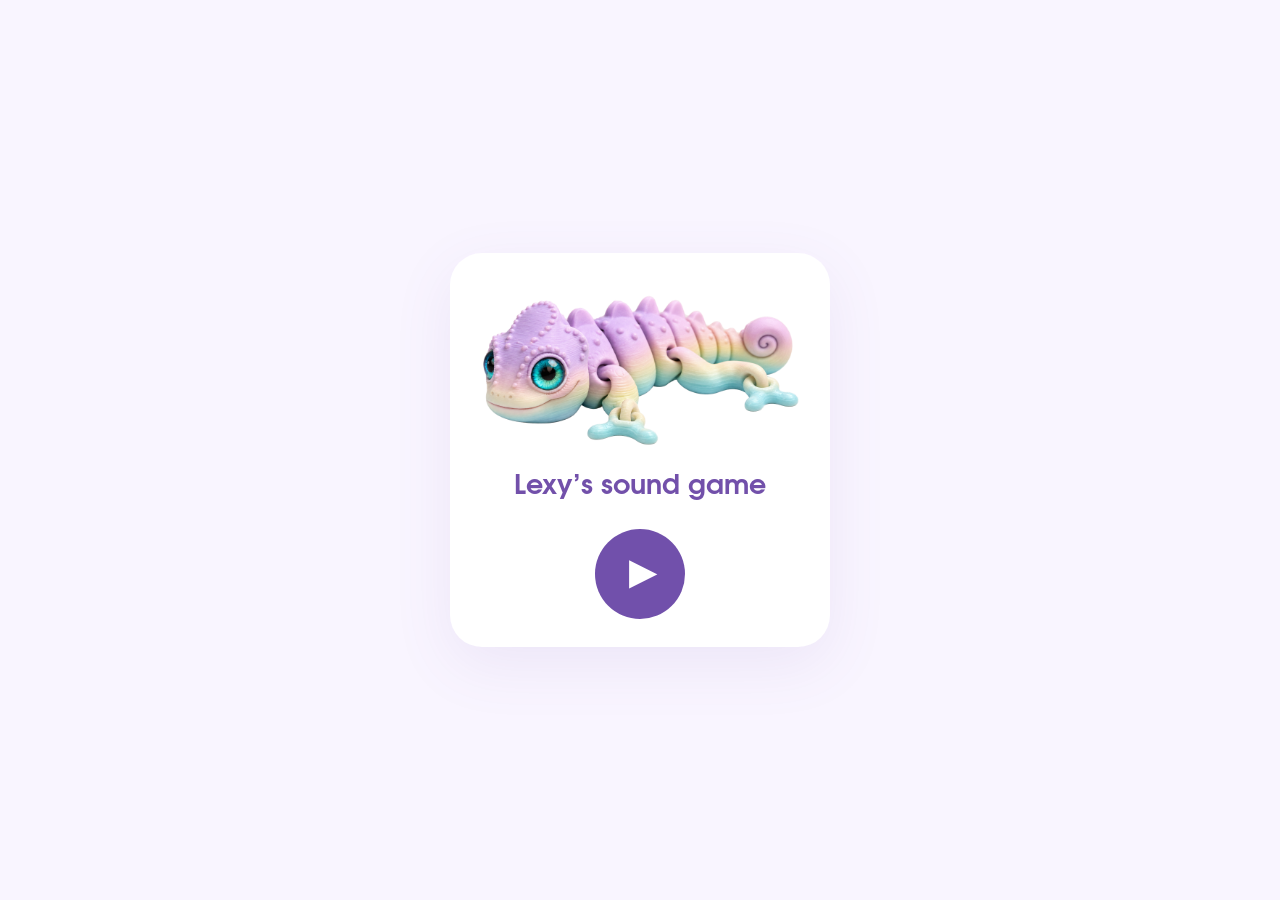
==== index.html @ b4103da1 "Add files via upload" ====
<!doctype html>
<html lang="en">
<head>
  <meta charset="utf-8">
  <meta name="viewport" content="width=device-width,initial-scale=1,viewport-fit=cover">
  <meta name="theme-color" content="#ffffff">
  <meta name="apple-mobile-web-app-capable" content="yes">
  <meta name="apple-mobile-web-app-status-bar-style" content="default">
  <link rel="manifest" href="manifest.webmanifest?v=5">
  <link rel="icon" href="assets/icon.png">
  <link rel="stylesheet" href="style.css?v=4">
  <title>Lexy’s sound game</title>
</head>
<body>
<main class="game">
  <header class="top">
    <div class="brand"><strong>Lexy</strong><span>sound game</span></div>
    <span id="counter" class="counter">01 / 10</span>
  </header>
  <div id="progress" class="progress" aria-label="Round progress"></div>

  <section class="lexy-area" aria-label="Lexy">
    <h1>Listen</h1>
    <img class="lexy" src="assets/lexy.png" alt="Lexy the chameleon">
  </section>

  <section class="play-area">
    <p class="sr-only">Do you hear the same sound?</p>
    <figure class="item-figure"><img id="item" alt=""></figure>
    <button id="replay" class="replay" type="button" aria-label="Listen again">
      <svg viewBox="0 0 36 36" aria-hidden="true"><path d="M3 14h7l8-7v22l-8-7H3z" fill="currentColor"/><path d="M21 12c4 2 4 10 0 12M25 8c8 5 8 15 0 20" fill="none" stroke="currentColor" stroke-width="2.5" stroke-linecap="round"/></svg>
    </button>
    <div id="response" class="response" aria-live="polite"></div>
  </section>

  <section class="answer-area" aria-label="Your answer">
    <div class="answers">
      <button id="tick" class="answer tick" type="button" aria-label="Tick, same sound"><span aria-hidden="true">✓</span></button>
      <button id="cross" class="answer cross" type="button" aria-label="Cross, different sounds"><span aria-hidden="true">✗</span></button>
    </div>
    <button id="next" class="next hidden" type="button" aria-label="Next sound"><span aria-hidden="true">→</span></button>
  </section>
</main>

<div id="welcome" class="overlay">
  <div class="welcome-card">
    <img src="assets/lexy.png" alt="" aria-hidden="true">
    <h2>Lexy’s sound game</h2>
    <button id="start" class="primary" type="button" aria-label="Start game"><span aria-hidden="true">▶</span></button>
  </div>
</div>
<audio id="voice" preload="auto"></audio>
<script src="game.js?v=4" defer></script>
</body>
</html>
---- style.css ----
@font-face{font-family:Gothic;src:url('assets/URWGothic-Book.otf')}@font-face{font-family:Gothic;src:url('assets/URWGothic-Demi.otf');font-weight:700}
:root{font-family:Gothic,Arial,sans-serif;color:#302641;background:#fff;font-synthesis:none;-webkit-tap-highlight-color:transparent}
*{box-sizing:border-box}body{margin:0}button{font:inherit;cursor:pointer;touch-action:manipulation}button:focus-visible{outline:3px solid #6250ae;outline-offset:3px}.game{width:min(100%,440px);min-height:100svh;margin:auto;padding:24px 22px max(24px,env(safe-area-inset-bottom));display:flex;flex-direction:column}
.top{display:flex;justify-content:space-between;align-items:center;gap:8px}.brand{display:flex;align-items:baseline;gap:7px;white-space:nowrap}.brand strong{font-size:28px;color:#7352ad;line-height:1}.brand span{font-weight:700;font-size:18px;color:#17a2a7}.counter{border-radius:30px;background:#f6f0ff;color:#7352ad;font-size:14px;font-weight:700;padding:7px 13px;white-space:nowrap}
.progress{display:flex;gap:7px;margin:24px 0 4px}.progress i{display:block;flex:1;height:6px;border-radius:10px;background:#eae5f0}.progress i.done{background:#7454ad}.progress i.current{background:#14a3a7}
.lexy-area{text-align:center;min-height:225px}.lexy-area h1{font-size:32px;margin:20px 0 12px;line-height:1.1}.lexy{width:min(100%,310px);max-height:165px;object-fit:contain;display:block;margin:0 auto}
.play-area{text-align:center}.question{font-size:25px;font-weight:700;line-height:1.3;margin:4px 0 22px}.replay{border:0;background:#f3ecff;color:#7253a9;border-radius:50px;padding:14px 23px;display:flex;align-items:center;justify-content:center;gap:12px;font-weight:700;font-size:17px;min-height:58px;margin:auto}.replay svg{width:29px;height:29px}.replay:disabled{opacity:.65}.response{height:58px;display:flex;align-items:center;justify-content:center;font-size:18px;font-weight:700;color:#685280}.response.good{color:#168f81}.response.wrong{color:#8852a8}.response .sounds{font-size:16px;font-weight:400}
.answer-area{margin-top:auto}.eyebrow{text-align:center;color:#8e8499;font-size:12px;font-weight:700;margin:0 0 16px;letter-spacing:.04em}.answers{display:flex;gap:18px}.answer{flex:1;height:140px;border:0;border-radius:27px;display:flex;flex-direction:column;align-items:center;justify-content:center;gap:2px}.answer span{font:74px Arial,sans-serif;line-height:1.1}.answer strong{font-size:18px}.tick{background:#e4f8f3;color:#118f81}.cross{background:#f4eafb;color:#8351ac}.answer:disabled{opacity:.55}.answer.chosen{outline:4px solid currentColor;outline-offset:-4px}.next{width:100%;border:0;background:#7150ab;color:#fff;padding:15px;border-radius:20px;font-size:18px;font-weight:700;min-height:58px;margin-top:12px}.next.hidden{visibility:hidden}.answer-area{padding-bottom:3vh}
.overlay{position:fixed;inset:0;background:#f9f5ff;display:grid;place-items:center;padding:24px;z-index:2}.overlay.hidden{display:none}.welcome-card{width:min(100%,380px);background:white;border-radius:32px;padding:25px;text-align:center;box-shadow:0 18px 60px #7150ab18}.welcome-card img{width:100%;height:170px;object-fit:contain}.welcome-card h2{font-size:27px;color:#7250aa;margin:15px 0}.welcome-card p{font-size:18px;line-height:1.35}.primary{border:0;border-radius:18px;background:#7150ab;color:#fff;padding:16px 25px;font-weight:700;font-size:19px;margin-top:12px;width:100%}
@media(max-height:720px){.game{padding-top:15px}.progress{margin:15px 0 0}.lexy-area{min-height:190px}.lexy-area h1{margin:11px 0 5px;font-size:29px}.lexy{max-height:143px}.question{font-size:23px;margin:1px 0 12px}.response{height:48px}.answer{height:120px}}

/* The children listen and respond to pictures; text remains only in branding. */
.sr-only{position:absolute;width:1px;height:1px;padding:0;margin:-1px;overflow:hidden;clip:rect(0,0,0,0);white-space:nowrap;border:0}
.lexy-area{min-height:180px}.lexy-area h1{margin:14px 0 9px}.lexy{max-width:278px;max-height:136px}
.item-figure{margin:0 auto 8px;width:100%;height:195px;display:flex;align-items:center;justify-content:center}
.item-figure img{width:100%;height:100%;max-width:240px;object-fit:contain}
.replay{width:62px;height:62px;min-height:62px;padding:0;border-radius:50%}.replay svg{width:33px;height:33px}
.response{height:45px;font-size:31px}.response.good{color:#e6ae26}.response.wrong{color:#8057af}
.answer{height:123px}.answer span{font-size:87px}.answer-area{padding-bottom:0}
.next{display:block;width:62px;height:62px;min-height:62px;margin:10px auto 0;border-radius:50%;padding:0;font-family:Arial,sans-serif;font-size:38px;line-height:1}
.welcome-card{padding:28px}.welcome-card h2{margin:15px 0 25px}.primary{width:90px;height:90px;margin:0 auto;border-radius:50%;font-size:37px;display:grid;place-items:center}.primary span{margin-left:6px}
@media(max-height:720px){.lexy-area{min-height:155px}.lexy-area h1{margin:7px 0 3px;font-size:27px}.lexy{max-height:118px}.item-figure{height:155px}.replay{width:54px;height:54px;min-height:54px}.response{height:36px}.answer{height:103px}.answer span{font-size:72px}.next{height:52px;min-height:52px;width:52px}}
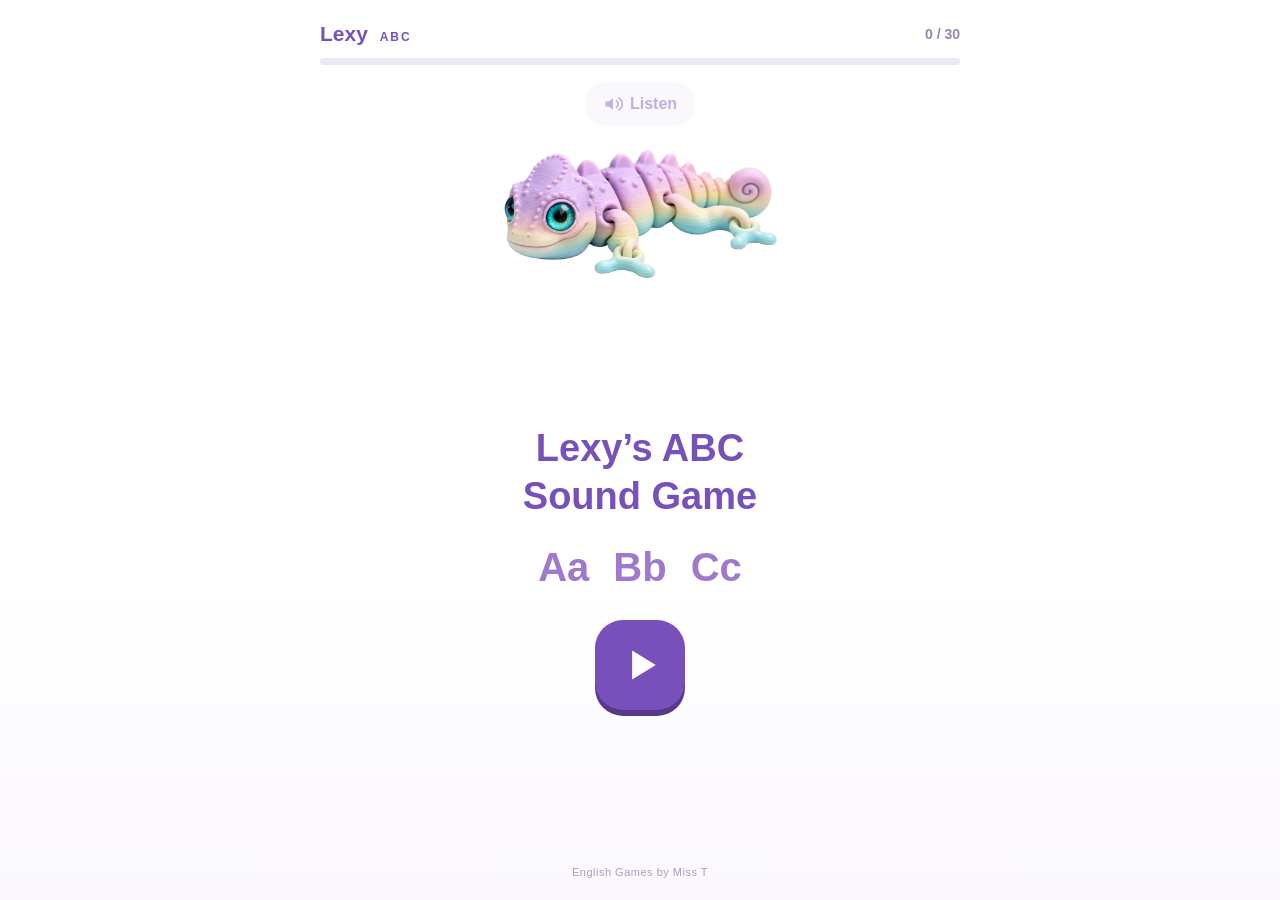
==== commit 660649d3: "Add files via upload" ====
--- a/index.html
+++ b/index.html
@@ -1,55 +1,47 @@
 <!doctype html>
 <html lang="en">
 <head>
-  <meta charset="utf-8">
-  <meta name="viewport" content="width=device-width,initial-scale=1,viewport-fit=cover">
-  <meta name="theme-color" content="#ffffff">
-  <meta name="apple-mobile-web-app-capable" content="yes">
-  <meta name="apple-mobile-web-app-status-bar-style" content="default">
-  <link rel="manifest" href="manifest.webmanifest?v=5">
-  <link rel="icon" href="assets/icon.png">
-  <link rel="stylesheet" href="style.css?v=4">
-  <title>Lexy’s sound game</title>
+<meta charset="utf-8">
+<meta name="viewport" content="width=device-width,initial-scale=1,viewport-fit=cover">
+<meta name="theme-color" content="#7850ba">
+<meta name="description" content="Listen with Lexy and match the first sound to Aa, Bb or Cc. An English game by Miss T.">
+<title>Lexy’s ABC Sound Game</title>
+<link rel="icon" href="assets/icon.svg" type="image/svg+xml">
+<link rel="manifest" href="manifest.webmanifest">
+<link rel="stylesheet" href="style.css">
 </head>
 <body>
 <main class="game">
-  <header class="top">
-    <div class="brand"><strong>Lexy</strong><span>sound game</span></div>
-    <span id="counter" class="counter">01 / 10</span>
-  </header>
-  <div id="progress" class="progress" aria-label="Round progress"></div>
-
-  <section class="lexy-area" aria-label="Lexy">
-    <h1>Listen</h1>
-    <img class="lexy" src="assets/lexy.png" alt="Lexy the chameleon">
+  <header class="top"><span class="brand">Lexy <span class="brand-abc">ABC</span></span><span id="counter" class="counter">0 / 30</span></header>
+  <div class="progress" role="progressbar" aria-label="Completed rounds" aria-valuemin="0" aria-valuemax="30" aria-valuenow="0"><div id="progressFill"></div></div>
+  <section class="guide">
+    <button id="replay" class="listen" aria-label="Listen again" disabled><svg viewBox="0 0 24 24" aria-hidden="true"><path d="M3 9h4l5-4v14l-5-4H3z"/><path d="M16 8c3 2 3 6 0 8M19 5c6 4 6 10 0 14" fill="none" stroke="currentColor" stroke-width="2" stroke-linecap="round"/></svg><span>Listen</span></button>
+    <img class="lexy" src="assets/lexy.png" alt="Lexy" draggable="false">
   </section>
-
-  <section class="play-area">
-    <p class="sr-only">Do you hear the same sound?</p>
-    <figure class="item-figure"><img id="item" alt=""></figure>
-    <button id="replay" class="replay" type="button" aria-label="Listen again">
-      <svg viewBox="0 0 36 36" aria-hidden="true"><path d="M3 14h7l8-7v22l-8-7H3z" fill="currentColor"/><path d="M21 12c4 2 4 10 0 12M25 8c8 5 8 15 0 20" fill="none" stroke="currentColor" stroke-width="2.5" stroke-linecap="round"/></svg>
-    </button>
-    <div id="response" class="response" aria-live="polite"></div>
+  <section id="welcome" class="welcome">
+    <h1>Lexy’s ABC<br>Sound Game</h1>
+    <div class="welcome-letters" aria-hidden="true"><span>Aa</span><span>Bb</span><span>Cc</span></div>
+    <button id="start" class="play" aria-label="Start game"><svg viewBox="0 0 32 32" aria-hidden="true"><path d="M10 5l18 11-18 11z"/></svg></button>
   </section>
-
-  <section class="answer-area" aria-label="Your answer">
+  <section id="round" class="round" hidden>
+    <div id="letter" class="letter" aria-label="Letter"></div>
+    <div class="picture-wrap"><img id="picture" class="picture" alt="Picture" draggable="false"></div>
+    <div id="response" class="response" role="status" aria-live="polite"></div>
     <div class="answers">
-      <button id="tick" class="answer tick" type="button" aria-label="Tick, same sound"><span aria-hidden="true">✓</span></button>
-      <button id="cross" class="answer cross" type="button" aria-label="Cross, different sounds"><span aria-hidden="true">✗</span></button>
+      <button id="tick" class="answer" aria-label="Tick: same first sound" disabled><svg viewBox="0 0 64 64" aria-hidden="true"><path d="M12 34l13 13 29-31"/></svg></button>
+      <button id="cross" class="answer" aria-label="Cross: different first sound" disabled><svg viewBox="0 0 64 64" aria-hidden="true"><path d="M16 16l32 32M48 16L16 48"/></svg></button>
     </div>
-    <button id="next" class="next hidden" type="button" aria-label="Next sound"><span aria-hidden="true">→</span></button>
+    <button id="next" class="next" aria-label="Next round" hidden>➜</button>
   </section>
+  <section id="finish" class="finish" hidden>
+    <div class="stars" aria-hidden="true">★ ★ ★</div>
+    <h1>Well done!</h1>
+    <div class="finish-count">30 / 30</div>
+    <button id="again" class="play" aria-label="Play again">↻</button>
+  </section>
+  <footer>English Games by Miss T</footer>
 </main>
-
-<div id="welcome" class="overlay">
-  <div class="welcome-card">
-    <img src="assets/lexy.png" alt="" aria-hidden="true">
-    <h2>Lexy’s sound game</h2>
-    <button id="start" class="primary" type="button" aria-label="Start game"><span aria-hidden="true">▶</span></button>
-  </div>
-</div>
-<audio id="voice" preload="auto"></audio>
-<script src="game.js?v=4" defer></script>
-</body>
-</html>
+<audio id="voice" preload="auto" playsinline></audio>
+<script src="rounds.js"></script>
+<script src="app.js"></script>
+</body></html>
--- a/style.css
+++ b/style.css
@@ -1,22 +1,12 @@
-@font-face{font-family:Gothic;src:url('assets/URWGothic-Book.otf')}@font-face{font-family:Gothic;src:url('assets/URWGothic-Demi.otf');font-weight:700}
-:root{font-family:Gothic,Arial,sans-serif;color:#302641;background:#fff;font-synthesis:none;-webkit-tap-highlight-color:transparent}
-*{box-sizing:border-box}body{margin:0}button{font:inherit;cursor:pointer;touch-action:manipulation}button:focus-visible{outline:3px solid #6250ae;outline-offset:3px}.game{width:min(100%,440px);min-height:100svh;margin:auto;padding:24px 22px max(24px,env(safe-area-inset-bottom));display:flex;flex-direction:column}
-.top{display:flex;justify-content:space-between;align-items:center;gap:8px}.brand{display:flex;align-items:baseline;gap:7px;white-space:nowrap}.brand strong{font-size:28px;color:#7352ad;line-height:1}.brand span{font-weight:700;font-size:18px;color:#17a2a7}.counter{border-radius:30px;background:#f6f0ff;color:#7352ad;font-size:14px;font-weight:700;padding:7px 13px;white-space:nowrap}
-.progress{display:flex;gap:7px;margin:24px 0 4px}.progress i{display:block;flex:1;height:6px;border-radius:10px;background:#eae5f0}.progress i.done{background:#7454ad}.progress i.current{background:#14a3a7}
-.lexy-area{text-align:center;min-height:225px}.lexy-area h1{font-size:32px;margin:20px 0 12px;line-height:1.1}.lexy{width:min(100%,310px);max-height:165px;object-fit:contain;display:block;margin:0 auto}
-.play-area{text-align:center}.question{font-size:25px;font-weight:700;line-height:1.3;margin:4px 0 22px}.replay{border:0;background:#f3ecff;color:#7253a9;border-radius:50px;padding:14px 23px;display:flex;align-items:center;justify-content:center;gap:12px;font-weight:700;font-size:17px;min-height:58px;margin:auto}.replay svg{width:29px;height:29px}.replay:disabled{opacity:.65}.response{height:58px;display:flex;align-items:center;justify-content:center;font-size:18px;font-weight:700;color:#685280}.response.good{color:#168f81}.response.wrong{color:#8852a8}.response .sounds{font-size:16px;font-weight:400}
-.answer-area{margin-top:auto}.eyebrow{text-align:center;color:#8e8499;font-size:12px;font-weight:700;margin:0 0 16px;letter-spacing:.04em}.answers{display:flex;gap:18px}.answer{flex:1;height:140px;border:0;border-radius:27px;display:flex;flex-direction:column;align-items:center;justify-content:center;gap:2px}.answer span{font:74px Arial,sans-serif;line-height:1.1}.answer strong{font-size:18px}.tick{background:#e4f8f3;color:#118f81}.cross{background:#f4eafb;color:#8351ac}.answer:disabled{opacity:.55}.answer.chosen{outline:4px solid currentColor;outline-offset:-4px}.next{width:100%;border:0;background:#7150ab;color:#fff;padding:15px;border-radius:20px;font-size:18px;font-weight:700;min-height:58px;margin-top:12px}.next.hidden{visibility:hidden}.answer-area{padding-bottom:3vh}
-.overlay{position:fixed;inset:0;background:#f9f5ff;display:grid;place-items:center;padding:24px;z-index:2}.overlay.hidden{display:none}.welcome-card{width:min(100%,380px);background:white;border-radius:32px;padding:25px;text-align:center;box-shadow:0 18px 60px #7150ab18}.welcome-card img{width:100%;height:170px;object-fit:contain}.welcome-card h2{font-size:27px;color:#7250aa;margin:15px 0}.welcome-card p{font-size:18px;line-height:1.35}.primary{border:0;border-radius:18px;background:#7150ab;color:#fff;padding:16px 25px;font-weight:700;font-size:19px;margin-top:12px;width:100%}
-@media(max-height:720px){.game{padding-top:15px}.progress{margin:15px 0 0}.lexy-area{min-height:190px}.lexy-area h1{margin:11px 0 5px;font-size:29px}.lexy{max-height:143px}.question{font-size:23px;margin:1px 0 12px}.response{height:48px}.answer{height:120px}}
-
-/* The children listen and respond to pictures; text remains only in branding. */
-.sr-only{position:absolute;width:1px;height:1px;padding:0;margin:-1px;overflow:hidden;clip:rect(0,0,0,0);white-space:nowrap;border:0}
-.lexy-area{min-height:180px}.lexy-area h1{margin:14px 0 9px}.lexy{max-width:278px;max-height:136px}
-.item-figure{margin:0 auto 8px;width:100%;height:195px;display:flex;align-items:center;justify-content:center}
-.item-figure img{width:100%;height:100%;max-width:240px;object-fit:contain}
-.replay{width:62px;height:62px;min-height:62px;padding:0;border-radius:50%}.replay svg{width:33px;height:33px}
-.response{height:45px;font-size:31px}.response.good{color:#e6ae26}.response.wrong{color:#8057af}
-.answer{height:123px}.answer span{font-size:87px}.answer-area{padding-bottom:0}
-.next{display:block;width:62px;height:62px;min-height:62px;margin:10px auto 0;border-radius:50%;padding:0;font-family:Arial,sans-serif;font-size:38px;line-height:1}
-.welcome-card{padding:28px}.welcome-card h2{margin:15px 0 25px}.primary{width:90px;height:90px;margin:0 auto;border-radius:50%;font-size:37px;display:grid;place-items:center}.primary span{margin-left:6px}
-@media(max-height:720px){.lexy-area{min-height:155px}.lexy-area h1{margin:7px 0 3px;font-size:27px}.lexy{max-height:118px}.item-figure{height:155px}.replay{width:54px;height:54px;min-height:54px}.response{height:36px}.answer{height:103px}.answer span{font-size:72px}.next{height:52px;min-height:52px;width:52px}}
+:root{--purple:#7850ba;--ink:#503a72;--pale:#f4effb;--green:#279870;--orange:#c2784a; font-family:'Trebuchet MS',Arial,sans-serif;color:var(--ink);background:#fff}
+*{box-sizing:border-box}body{margin:0;min-height:100svh;background:linear-gradient(180deg,#fff 65%,#faf7ff)}button{font:inherit;cursor:pointer;-webkit-tap-highlight-color:transparent;touch-action:manipulation}button:disabled{cursor:default}button:focus-visible{outline:4px solid #15adae;outline-offset:5px}[hidden]{display:none!important}
+.game{width:min(100%,720px);margin:auto;padding:18px 24px max(16px,env(safe-area-inset-bottom));min-height:100svh;display:flex;flex-direction:column;align-items:center}.top{width:100%;display:flex;align-items:center;justify-content:space-between}.brand{font-size:21px;font-weight:900;color:var(--purple)}.brand-abc{font-size:12px;letter-spacing:2px;margin-left:6px}.counter{font-size:14px;font-weight:bold;color:#9685ae;font-variant-numeric:tabular-nums}.progress{margin-top:12px;width:100%;height:7px;border-radius:99px;background:#ede6f5;overflow:hidden}.progress>div{height:100%;width:0;background:var(--purple);transition:width .35s;border-radius:inherit}
+.guide{display:flex;flex-direction:column;align-items:center;width:100%;margin-top:17px}.listen{display:flex;align-items:center;gap:7px;background:var(--pale);color:var(--purple);border:0;border-radius:99px;padding:10px 18px;font-weight:700;font-size:16px;min-height:44px}.listen svg{width:20px;height:20px;fill:currentColor}.listen:disabled{opacity:.45}.lexy{width:min(280px,70vw);height:135px;object-fit:contain;object-position:center;display:block;margin-top:10px;user-select:none}.guide.talking .listen{background:#e7dbf8}.guide.talking .lexy{animation:breathe 1.8s ease-in-out infinite}
+.welcome,.finish{flex:1;width:100%;text-align:center;display:flex;flex-direction:column;align-items:center;justify-content:center;padding:22px 0}.welcome h1,.finish h1{font-size:clamp(25px,5vw,38px);line-height:1.25;color:var(--purple);margin:0 0 25px}.welcome-letters{display:flex;gap:24px;color:#9f79cd;font-size:40px;font-weight:900;margin-bottom:30px}.play{width:90px;height:90px;border-radius:28px;border:0;background:var(--purple);color:#fff;box-shadow:0 6px 0 #57388b;font-size:58px;display:grid;place-items:center}.play svg{width:42px;height:42px;fill:#fff}.play:active{transform:translateY(4px);box-shadow:0 2px 0 #57388b}
+.round{width:100%;position:relative;text-align:center;flex:1;display:flex;flex-direction:column;align-items:center;padding-top:12px}.letter{font-size:clamp(88px,19vw,122px);font-weight:900;line-height:1.05;letter-spacing:5px;color:#fff;-webkit-text-stroke:3px var(--purple);paint-order:stroke fill}.picture-wrap{width:100%;height:clamp(180px,28svh,260px);display:flex;align-items:center;justify-content:center;margin-top:10px}.picture{width:100%;height:100%;object-fit:contain;user-select:none}.response{height:34px;width:100%;display:grid;place-items:center;font-size:28px;line-height:1.2;font-weight:bold;color:var(--purple);margin-top:4px}.response.good{color:var(--green)}.response.wrong{color:var(--orange)}
+.answers{display:flex;justify-content:center;gap:24px;width:100%;padding:6px 0 12px}.answer{width:110px;height:90px;display:grid;place-items:center;border:3px solid #c5addf;border-radius:25px;background:#faf7ff;color:var(--purple);box-shadow:0 5px 0 #e1d4ef;transition:background .15s,border-color .15s}.answer svg{height:54px;width:54px;stroke:currentColor;stroke-width:7;stroke-linecap:round;stroke-linejoin:round;fill:none}.answer:disabled{opacity:.52}.answers.ready .answer{opacity:1;animation:ready 1.1s ease-in-out 2}.answer:active:not(:disabled){transform:translateY(3px);box-shadow:0 2px 0 #e1d4ef}.answer.chosen{opacity:1;background:#e8f7ef;border-color:var(--green);color:var(--green);box-shadow:0 5px 0 #c9e8d8}.next{background:var(--pale);color:var(--purple);border:0;border-radius:15px;width:56px;height:44px;font-size:25px;margin:6px 0}.stars{font-size:54px;color:#efb34f;letter-spacing:8px;margin-bottom:20px}.finish-count{color:#a18bae;margin-bottom:26px;font-size:24px;font-weight:bold}footer{font-size:11px;color:#ad9bbb;text-align:center;margin-top:auto;padding-top:15px;letter-spacing:.5px}
+@keyframes ready{50%{background:#ede0fc;border-color:var(--purple);box-shadow:0 5px 0 #d7c3eb}}@keyframes breathe{50%{transform:translateY(-3px)}}
+@media(min-width:800px){.game{padding:22px 40px}.lexy{height:148px}.picture-wrap{height:270px}.round{padding-top:6px}}
+@media(max-height:740px) and (max-width:600px){.game{padding:10px 16px}.guide{margin-top:10px}.lexy{height:98px;margin-top:5px;width:230px}.letter{font-size:86px}.picture-wrap{height:175px}.answers{padding-top:0}.answer{height:76px;width:100px}.response{height:29px}.round{padding-top:8px}.welcome h1{margin-bottom:18px}.welcome-letters{margin-bottom:22px}footer{padding-top:10px}}
+@media(max-height:570px) and (min-width:600px){.game{max-width:1000px;display:grid;grid-template-columns:210px 1fr;column-gap:30px;min-height:100svh}.top,.progress,footer{grid-column:1/-1}.guide{grid-column:1;grid-row:3}.round,.welcome,.finish{grid-column:2;grid-row:3}.picture-wrap{height:170px}.letter{font-size:72px}.lexy{height:150px;width:210px}.answer{height:70px}.response{height:28px}}
+@media(prefers-reduced-motion:reduce){*{animation:none!important;transition:none!important}}
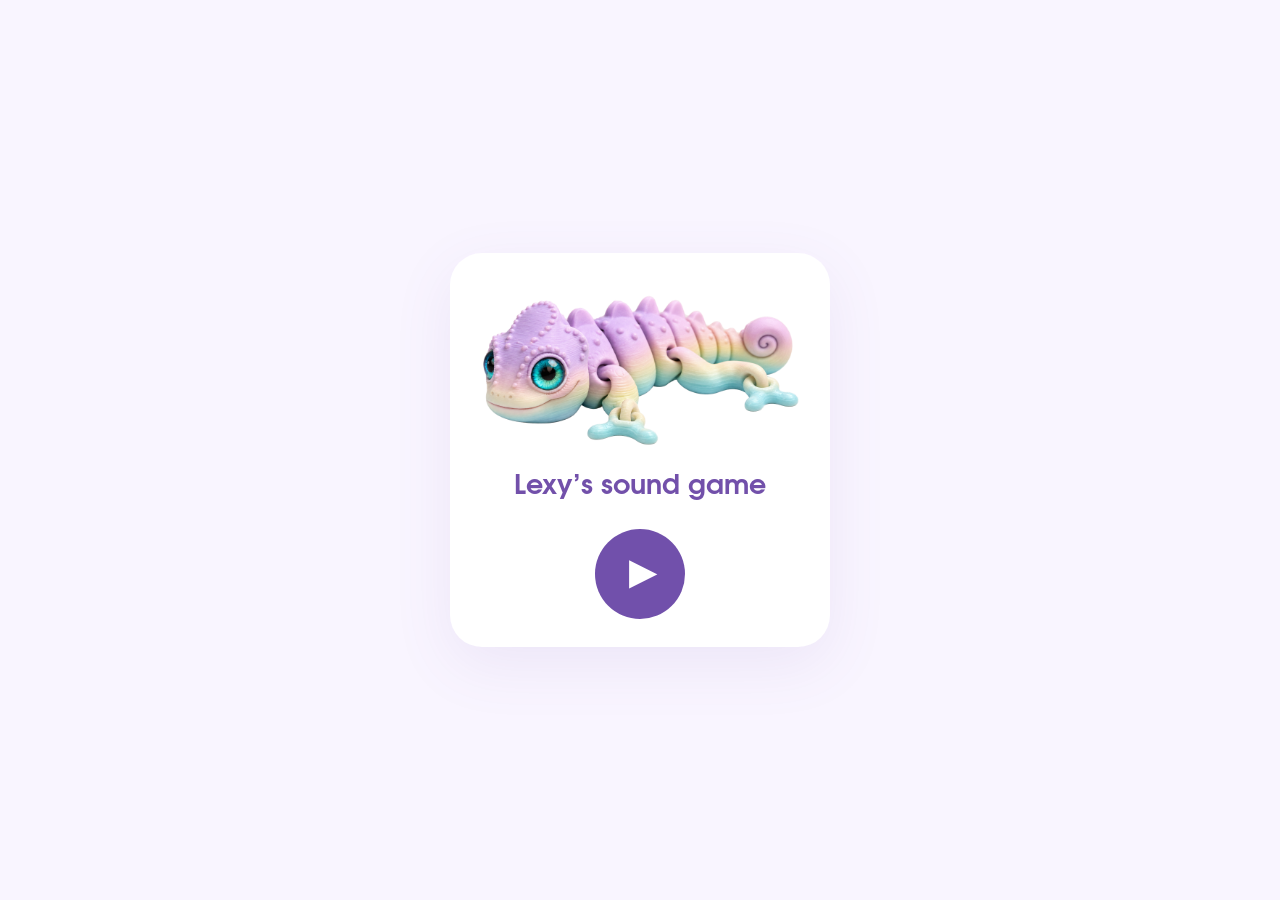
==== commit a5debbb7: "Add files via upload" ====
--- a/index.html
+++ b/index.html
@@ -1,47 +1,65 @@
 <!doctype html>
 <html lang="en">
 <head>
-<meta charset="utf-8">
-<meta name="viewport" content="width=device-width,initial-scale=1,viewport-fit=cover">
-<meta name="theme-color" content="#7850ba">
-<meta name="description" content="Listen with Lexy and match the first sound to Aa, Bb or Cc. An English game by Miss T.">
-<title>Lexy’s ABC Sound Game</title>
-<link rel="icon" href="assets/icon.svg" type="image/svg+xml">
-<link rel="manifest" href="manifest.webmanifest">
-<link rel="stylesheet" href="style.css">
+  <meta charset="utf-8">
+  <meta name="viewport" content="width=device-width,initial-scale=1,viewport-fit=cover">
+  <meta name="theme-color" content="#ffffff">
+  <meta name="apple-mobile-web-app-capable" content="yes">
+  <meta name="apple-mobile-web-app-status-bar-style" content="default">
+  <link rel="manifest" href="manifest.webmanifest?v=balloons-4">
+  <link rel="icon" href="assets/icon.png">
+  <link rel="stylesheet" href="style.css?v=balloons-4">
+  <title>Lexy’s sound game</title>
 </head>
 <body>
 <main class="game">
-  <header class="top"><span class="brand">Lexy <span class="brand-abc">ABC</span></span><span id="counter" class="counter">0 / 30</span></header>
-  <div class="progress" role="progressbar" aria-label="Completed rounds" aria-valuemin="0" aria-valuemax="30" aria-valuenow="0"><div id="progressFill"></div></div>
-  <section class="guide">
-    <button id="replay" class="listen" aria-label="Listen again" disabled><svg viewBox="0 0 24 24" aria-hidden="true"><path d="M3 9h4l5-4v14l-5-4H3z"/><path d="M16 8c3 2 3 6 0 8M19 5c6 4 6 10 0 14" fill="none" stroke="currentColor" stroke-width="2" stroke-linecap="round"/></svg><span>Listen</span></button>
-    <img class="lexy" src="assets/lexy.png" alt="Lexy" draggable="false">
+  <header class="top">
+    <div class="brand"><strong>Lexy</strong><span>sound game</span></div>
+    <span id="counter" class="counter">01 / 10</span>
+  </header>
+  <div id="progress" class="progress" aria-label="Round progress"></div>
+
+  <section class="lexy-area" aria-label="Lexy">
+    <h1>Listen</h1>
+    <img class="lexy" src="assets/lexy.png" alt="Lexy the chameleon">
   </section>
-  <section id="welcome" class="welcome">
-    <h1>Lexy’s ABC<br>Sound Game</h1>
-    <div class="welcome-letters" aria-hidden="true"><span>Aa</span><span>Bb</span><span>Cc</span></div>
-    <button id="start" class="play" aria-label="Start game"><svg viewBox="0 0 32 32" aria-hidden="true"><path d="M10 5l18 11-18 11z"/></svg></button>
+
+  <section class="play-area">
+    <p class="sr-only">Do you hear the same sound?</p>
+    <figure class="item-figure"><img id="item" alt=""></figure>
+    <button id="replay" class="replay" type="button" aria-label="Listen again">
+      <svg viewBox="0 0 36 36" aria-hidden="true"><path d="M3 14h7l8-7v22l-8-7H3z" fill="currentColor"/><path d="M21 12c4 2 4 10 0 12M25 8c8 5 8 15 0 20" fill="none" stroke="currentColor" stroke-width="2.5" stroke-linecap="round"/></svg>
+    </button>
+    <div id="response" class="response" aria-live="polite"></div>
   </section>
-  <section id="round" class="round" hidden>
-    <div id="letter" class="letter" aria-label="Letter"></div>
-    <div class="picture-wrap"><img id="picture" class="picture" alt="Picture" draggable="false"></div>
-    <div id="response" class="response" role="status" aria-live="polite"></div>
+
+  <section class="answer-area" aria-label="Your answer">
     <div class="answers">
-      <button id="tick" class="answer" aria-label="Tick: same first sound" disabled><svg viewBox="0 0 64 64" aria-hidden="true"><path d="M12 34l13 13 29-31"/></svg></button>
-      <button id="cross" class="answer" aria-label="Cross: different first sound" disabled><svg viewBox="0 0 64 64" aria-hidden="true"><path d="M16 16l32 32M48 16L16 48"/></svg></button>
+      <button id="tick" class="answer tick" type="button" aria-label="Tick, same sound"><span aria-hidden="true">✓</span></button>
+      <button id="cross" class="answer cross" type="button" aria-label="Cross, different sounds"><span aria-hidden="true">✗</span></button>
     </div>
-    <button id="next" class="next" aria-label="Next round" hidden>➜</button>
+    <button id="next" class="next hidden" type="button" aria-label="Next sound"><span aria-hidden="true">→</span></button>
   </section>
-  <section id="finish" class="finish" hidden>
-    <div class="stars" aria-hidden="true">★ ★ ★</div>
-    <h1>Well done!</h1>
-    <div class="finish-count">30 / 30</div>
-    <button id="again" class="play" aria-label="Play again">↻</button>
-  </section>
-  <footer>English Games by Miss T</footer>
 </main>
-<audio id="voice" preload="auto" playsinline></audio>
-<script src="rounds.js"></script>
-<script src="app.js"></script>
-</body></html>
+
+<div id="welcome" class="overlay">
+  <div class="welcome-card">
+    <img src="assets/lexy.png" alt="" aria-hidden="true">
+    <h2>Lexy’s sound game</h2>
+    <button id="start" class="primary" type="button" aria-label="Start game"><span aria-hidden="true">▶</span></button>
+  </div>
+</div>
+<section id="finish" class="overlay hidden finish-overlay" aria-label="Game complete">
+  <div class="finish-card">
+    <h2>Well done!</h2>
+    <div class="reward-scene"><div id="finish-confetti" aria-hidden="true"></div>
+      <img class="reward-lexy" src="assets/lexy.png" alt="Lexy">
+      <div id="balloons" class="balloon-grid" aria-label="Pop the balloons"></div>
+    </div>
+    <button id="play-again" class="play-again" type="button">↻ Play again</button>
+  </div>
+</section>
+<audio id="voice" preload="auto"></audio>
+<script src="game.js?v=balloons-4" defer></script>
+</body>
+</html>
--- a/style.css
+++ b/style.css
@@ -1,12 +1,63 @@
-:root{--purple:#7850ba;--ink:#503a72;--pale:#f4effb;--green:#279870;--orange:#c2784a; font-family:'Trebuchet MS',Arial,sans-serif;color:var(--ink);background:#fff}
-*{box-sizing:border-box}body{margin:0;min-height:100svh;background:linear-gradient(180deg,#fff 65%,#faf7ff)}button{font:inherit;cursor:pointer;-webkit-tap-highlight-color:transparent;touch-action:manipulation}button:disabled{cursor:default}button:focus-visible{outline:4px solid #15adae;outline-offset:5px}[hidden]{display:none!important}
-.game{width:min(100%,720px);margin:auto;padding:18px 24px max(16px,env(safe-area-inset-bottom));min-height:100svh;display:flex;flex-direction:column;align-items:center}.top{width:100%;display:flex;align-items:center;justify-content:space-between}.brand{font-size:21px;font-weight:900;color:var(--purple)}.brand-abc{font-size:12px;letter-spacing:2px;margin-left:6px}.counter{font-size:14px;font-weight:bold;color:#9685ae;font-variant-numeric:tabular-nums}.progress{margin-top:12px;width:100%;height:7px;border-radius:99px;background:#ede6f5;overflow:hidden}.progress>div{height:100%;width:0;background:var(--purple);transition:width .35s;border-radius:inherit}
-.guide{display:flex;flex-direction:column;align-items:center;width:100%;margin-top:17px}.listen{display:flex;align-items:center;gap:7px;background:var(--pale);color:var(--purple);border:0;border-radius:99px;padding:10px 18px;font-weight:700;font-size:16px;min-height:44px}.listen svg{width:20px;height:20px;fill:currentColor}.listen:disabled{opacity:.45}.lexy{width:min(280px,70vw);height:135px;object-fit:contain;object-position:center;display:block;margin-top:10px;user-select:none}.guide.talking .listen{background:#e7dbf8}.guide.talking .lexy{animation:breathe 1.8s ease-in-out infinite}
-.welcome,.finish{flex:1;width:100%;text-align:center;display:flex;flex-direction:column;align-items:center;justify-content:center;padding:22px 0}.welcome h1,.finish h1{font-size:clamp(25px,5vw,38px);line-height:1.25;color:var(--purple);margin:0 0 25px}.welcome-letters{display:flex;gap:24px;color:#9f79cd;font-size:40px;font-weight:900;margin-bottom:30px}.play{width:90px;height:90px;border-radius:28px;border:0;background:var(--purple);color:#fff;box-shadow:0 6px 0 #57388b;font-size:58px;display:grid;place-items:center}.play svg{width:42px;height:42px;fill:#fff}.play:active{transform:translateY(4px);box-shadow:0 2px 0 #57388b}
-.round{width:100%;position:relative;text-align:center;flex:1;display:flex;flex-direction:column;align-items:center;padding-top:12px}.letter{font-size:clamp(88px,19vw,122px);font-weight:900;line-height:1.05;letter-spacing:5px;color:#fff;-webkit-text-stroke:3px var(--purple);paint-order:stroke fill}.picture-wrap{width:100%;height:clamp(180px,28svh,260px);display:flex;align-items:center;justify-content:center;margin-top:10px}.picture{width:100%;height:100%;object-fit:contain;user-select:none}.response{height:34px;width:100%;display:grid;place-items:center;font-size:28px;line-height:1.2;font-weight:bold;color:var(--purple);margin-top:4px}.response.good{color:var(--green)}.response.wrong{color:var(--orange)}
-.answers{display:flex;justify-content:center;gap:24px;width:100%;padding:6px 0 12px}.answer{width:110px;height:90px;display:grid;place-items:center;border:3px solid #c5addf;border-radius:25px;background:#faf7ff;color:var(--purple);box-shadow:0 5px 0 #e1d4ef;transition:background .15s,border-color .15s}.answer svg{height:54px;width:54px;stroke:currentColor;stroke-width:7;stroke-linecap:round;stroke-linejoin:round;fill:none}.answer:disabled{opacity:.52}.answers.ready .answer{opacity:1;animation:ready 1.1s ease-in-out 2}.answer:active:not(:disabled){transform:translateY(3px);box-shadow:0 2px 0 #e1d4ef}.answer.chosen{opacity:1;background:#e8f7ef;border-color:var(--green);color:var(--green);box-shadow:0 5px 0 #c9e8d8}.next{background:var(--pale);color:var(--purple);border:0;border-radius:15px;width:56px;height:44px;font-size:25px;margin:6px 0}.stars{font-size:54px;color:#efb34f;letter-spacing:8px;margin-bottom:20px}.finish-count{color:#a18bae;margin-bottom:26px;font-size:24px;font-weight:bold}footer{font-size:11px;color:#ad9bbb;text-align:center;margin-top:auto;padding-top:15px;letter-spacing:.5px}
-@keyframes ready{50%{background:#ede0fc;border-color:var(--purple);box-shadow:0 5px 0 #d7c3eb}}@keyframes breathe{50%{transform:translateY(-3px)}}
-@media(min-width:800px){.game{padding:22px 40px}.lexy{height:148px}.picture-wrap{height:270px}.round{padding-top:6px}}
-@media(max-height:740px) and (max-width:600px){.game{padding:10px 16px}.guide{margin-top:10px}.lexy{height:98px;margin-top:5px;width:230px}.letter{font-size:86px}.picture-wrap{height:175px}.answers{padding-top:0}.answer{height:76px;width:100px}.response{height:29px}.round{padding-top:8px}.welcome h1{margin-bottom:18px}.welcome-letters{margin-bottom:22px}footer{padding-top:10px}}
-@media(max-height:570px) and (min-width:600px){.game{max-width:1000px;display:grid;grid-template-columns:210px 1fr;column-gap:30px;min-height:100svh}.top,.progress,footer{grid-column:1/-1}.guide{grid-column:1;grid-row:3}.round,.welcome,.finish{grid-column:2;grid-row:3}.picture-wrap{height:170px}.letter{font-size:72px}.lexy{height:150px;width:210px}.answer{height:70px}.response{height:28px}}
-@media(prefers-reduced-motion:reduce){*{animation:none!important;transition:none!important}}
+@font-face{font-family:Gothic;src:url('assets/URWGothic-Book.otf')}@font-face{font-family:Gothic;src:url('assets/URWGothic-Demi.otf');font-weight:700}
+:root{font-family:Gothic,Arial,sans-serif;color:#302641;background:#fff;font-synthesis:none;-webkit-tap-highlight-color:transparent}
+*{box-sizing:border-box}body{margin:0}button{font:inherit;cursor:pointer;touch-action:manipulation}button:focus-visible{outline:3px solid #6250ae;outline-offset:3px}.game{width:min(100%,440px);min-height:100svh;margin:auto;padding:24px 22px max(24px,env(safe-area-inset-bottom));display:flex;flex-direction:column}
+.top{display:flex;justify-content:space-between;align-items:center;gap:8px}.brand{display:flex;align-items:baseline;gap:7px;white-space:nowrap}.brand strong{font-size:28px;color:#7352ad;line-height:1}.brand span{font-weight:700;font-size:18px;color:#17a2a7}.counter{border-radius:30px;background:#f6f0ff;color:#7352ad;font-size:14px;font-weight:700;padding:7px 13px;white-space:nowrap}
+.progress{display:flex;gap:7px;margin:24px 0 4px}.progress i{display:block;flex:1;height:6px;border-radius:10px;background:#eae5f0}.progress i.done{background:#7454ad}.progress i.current{background:#14a3a7}
+.lexy-area{text-align:center;min-height:225px}.lexy-area h1{font-size:32px;margin:20px 0 12px;line-height:1.1}.lexy{width:min(100%,310px);max-height:165px;object-fit:contain;display:block;margin:0 auto}
+.play-area{text-align:center}.question{font-size:25px;font-weight:700;line-height:1.3;margin:4px 0 22px}.replay{border:0;background:#f3ecff;color:#7253a9;border-radius:50px;padding:14px 23px;display:flex;align-items:center;justify-content:center;gap:12px;font-weight:700;font-size:17px;min-height:58px;margin:auto}.replay svg{width:29px;height:29px}.replay:disabled{opacity:.65}.response{height:58px;display:flex;align-items:center;justify-content:center;font-size:18px;font-weight:700;color:#685280}.response.good{color:#168f81}.response.wrong{color:#8852a8}.response .sounds{font-size:16px;font-weight:400}
+.answer-area{margin-top:auto}.eyebrow{text-align:center;color:#8e8499;font-size:12px;font-weight:700;margin:0 0 16px;letter-spacing:.04em}.answers{display:flex;gap:18px}.answer{flex:1;height:140px;border:0;border-radius:27px;display:flex;flex-direction:column;align-items:center;justify-content:center;gap:2px}.answer span{font:74px Arial,sans-serif;line-height:1.1}.answer strong{font-size:18px}.tick{background:#e4f8f3;color:#118f81}.cross{background:#f4eafb;color:#8351ac}.answer:disabled{opacity:.55}.answer.chosen{outline:4px solid currentColor;outline-offset:-4px}.next{width:100%;border:0;background:#7150ab;color:#fff;padding:15px;border-radius:20px;font-size:18px;font-weight:700;min-height:58px;margin-top:12px}.next.hidden{visibility:hidden}.answer-area{padding-bottom:3vh}
+.overlay{position:fixed;inset:0;background:#f9f5ff;display:grid;place-items:center;padding:24px;z-index:2}.overlay.hidden{display:none}.welcome-card{width:min(100%,380px);background:white;border-radius:32px;padding:25px;text-align:center;box-shadow:0 18px 60px #7150ab18}.welcome-card img{width:100%;height:170px;object-fit:contain}.welcome-card h2{font-size:27px;color:#7250aa;margin:15px 0}.welcome-card p{font-size:18px;line-height:1.35}.primary{border:0;border-radius:18px;background:#7150ab;color:#fff;padding:16px 25px;font-weight:700;font-size:19px;margin-top:12px;width:100%}
+@media(max-height:720px){.game{padding-top:15px}.progress{margin:15px 0 0}.lexy-area{min-height:190px}.lexy-area h1{margin:11px 0 5px;font-size:29px}.lexy{max-height:143px}.question{font-size:23px;margin:1px 0 12px}.response{height:48px}.answer{height:120px}}
+
+/* The children listen and respond to pictures; text remains only in branding. */
+.sr-only{position:absolute;width:1px;height:1px;padding:0;margin:-1px;overflow:hidden;clip:rect(0,0,0,0);white-space:nowrap;border:0}
+.lexy-area{min-height:180px}.lexy-area h1{margin:14px 0 9px}.lexy{max-width:278px;max-height:136px}
+.item-figure{margin:0 auto 8px;width:100%;height:195px;display:flex;align-items:center;justify-content:center}
+.item-figure img{width:100%;height:100%;max-width:240px;object-fit:contain}
+.replay{width:62px;height:62px;min-height:62px;padding:0;border-radius:50%}.replay svg{width:33px;height:33px}
+.response{height:45px;font-size:31px}.response.good{color:#e6ae26}.response.wrong{color:#8057af}
+.answer{height:123px}.answer span{font-size:87px}.answer-area{padding-bottom:0}
+.next{display:block;width:62px;height:62px;min-height:62px;margin:10px auto 0;border-radius:50%;padding:0;font-family:Arial,sans-serif;font-size:38px;line-height:1}
+.welcome-card{padding:28px}.welcome-card h2{margin:15px 0 25px}.primary{width:90px;height:90px;margin:0 auto;border-radius:50%;font-size:37px;display:grid;place-items:center}.primary span{margin-left:6px}
+@media(max-height:720px){.lexy-area{min-height:155px}.lexy-area h1{margin:7px 0 3px;font-size:27px}.lexy{max-height:118px}.item-figure{height:155px}.replay{width:54px;height:54px;min-height:54px}.response{height:36px}.answer{height:103px}.answer span{font-size:72px}.next{height:52px;min-height:52px;width:52px}}
+
+.finish-overlay{background:linear-gradient(155deg,#faf7ff,#fff5fa);padding:16px;overflow-y:auto}
+.finish-card{width:min(100%,580px);text-align:center;margin:auto}
+.finish-card h2{font-size:clamp(30px,6vw,46px);color:#7150ab;margin:0 0 10px}
+.reward-scene{height:clamp(340px,60vh,470px);position:relative;width:100%;isolation:isolate}
+.reward-lexy{position:absolute;bottom:10px;left:50%;transform:translateX(-50%);width:min(78%,380px);height:145px;object-fit:contain;z-index:1}
+.balloon-strings{position:absolute;inset:0;width:100%;height:100%;pointer-events:none;z-index:0;transition:opacity .3s}
+.balloon-strings path{fill:none;stroke:#b7a0d6;stroke-width:1.5}
+.balloon-grid{position:relative;display:grid;grid-template-columns:repeat(5,minmax(0,1fr));gap:8px 4px;padding:8px 4px;z-index:2}
+.balloon{position:relative;border:0;background:transparent;padding:0;height:112px;min-width:44px;cursor:pointer;touch-action:manipulation;-webkit-tap-highlight-color:transparent;animation:balloon-arrive .65s both,balloon-sway 3.4s ease-in-out .65s infinite alternate;animation-delay:var(--delay),calc(var(--delay) + .65s)}
+.balloon svg{width:100%;height:100%;overflow:visible;filter:drop-shadow(0 5px 4px #7150ab20);pointer-events:none}
+.balloon:focus-visible{outline:3px solid #7150ab;outline-offset:3px;border-radius:50%}
+.balloon.popped{animation:none;cursor:default}
+.balloon.popped svg{visibility:hidden}
+.pop-spark{position:absolute;top:38%;left:50%;width:8px;height:12px;border-radius:2px;background:var(--spark);pointer-events:none;animation:pop-spark .6s ease-out forwards}
+.play-again{border:0;border-radius:22px;background:#7150ab;color:white;padding:17px 30px;font:inherit;font-weight:700;font-size:22px;min-height:58px;cursor:pointer;touch-action:manipulation;margin-top:8px}
+.play-again:focus-visible{outline:3px solid #b593dd;outline-offset:4px}
+@keyframes balloon-arrive{from{opacity:0;transform:translateY(65px) scale(.7)}to{opacity:1;transform:translateY(0) scale(1)}}
+@keyframes balloon-sway{from{transform:translate(-2px,2px) rotate(-3deg)}to{transform:translate(2px,-3px) rotate(3deg)}}
+@keyframes pop-spark{from{opacity:1;transform:translate(-50%,-50%) scale(.4)}to{opacity:0;transform:translate(var(--dx),var(--dy)) rotate(160deg) scale(.8)}}
+@media(max-width:420px){.balloon-grid{grid-template-columns:repeat(4,minmax(0,1fr));gap:1px 4px}.balloon{height:88px}.reward-scene{height:420px}.reward-lexy{height:125px}}
+@media(prefers-reduced-motion:reduce){.balloon{animation:none}.pop-spark{animation-duration:.1s}}
+
+/* Balloons rise freely, then stay within reach. */
+.balloon-grid{position:absolute;inset:0;display:block;padding:0;overflow:hidden}
+.balloon{position:absolute;left:var(--x);top:var(--y);width:clamp(52px,15%,88px);height:110px;transform:translateX(-50%);animation:balloon-rise 3.2s ease-out both,balloon-hover 3s ease-in-out infinite alternate;animation-delay:var(--delay),calc(var(--delay) + 3.2s)}
+@keyframes balloon-rise{from{opacity:0;transform:translate(-50%,420px) rotate(-7deg)}15%{opacity:1}to{opacity:1;transform:translate(-50%,0) rotate(0deg)}}
+@keyframes balloon-hover{from{transform:translate(-50%,0) rotate(-3deg)}to{transform:translate(-50%,-9px) rotate(3deg)}}
+.balloon.popped{transform:translateX(-50%);animation:none}
+@media(max-width:420px){.balloon-grid{display:block}.balloon{height:88px;top:var(--y)}}
+@media(prefers-reduced-motion:reduce){.balloon{animation:none;transform:translateX(-50%)}}
+
+/* Celebration: irregular sizes, positions and flight speeds. */
+.balloon{width:var(--size);height:calc(var(--size) * 1.3);animation:party-rise var(--rise) cubic-bezier(.18,.65,.28,1) both,party-hover var(--hover) ease-in-out infinite alternate;animation-delay:var(--delay),calc(var(--delay) + var(--rise))}
+@keyframes party-rise{from{opacity:0;transform:translate(-50%,440px) rotate(var(--tilt)) scale(.8)}12%{opacity:1}to{opacity:1;transform:translate(-50%,0) rotate(var(--tilt)) scale(1)}}
+@keyframes party-hover{from{transform:translate(-50%,0) rotate(var(--tilt))}to{transform:translate(calc(-50% + 6px),-10px) rotate(4deg)}}
+#finish-confetti{position:absolute;inset:0;overflow:hidden;pointer-events:none;z-index:3}
+.finish-confetti-piece{position:absolute;left:var(--left);top:20%;width:8px;height:13px;background:var(--colour);border-radius:2px;animation:party-confetti 1.8s ease-out var(--wait) both}
+@keyframes party-confetti{from{opacity:0;transform:translate(0,80px) rotate(0deg)}15%{opacity:1;transform:translate(0,-50px) rotate(80deg)}to{opacity:0;transform:translate(var(--travel),var(--fall)) rotate(550deg)}}
+@media(max-width:420px){.balloon{width:var(--size);height:calc(var(--size) * 1.3)}}
+@media(prefers-reduced-motion:reduce){.balloon{animation:none;transform:translateX(-50%)}.finish-confetti-piece{animation-duration:.1s}}
